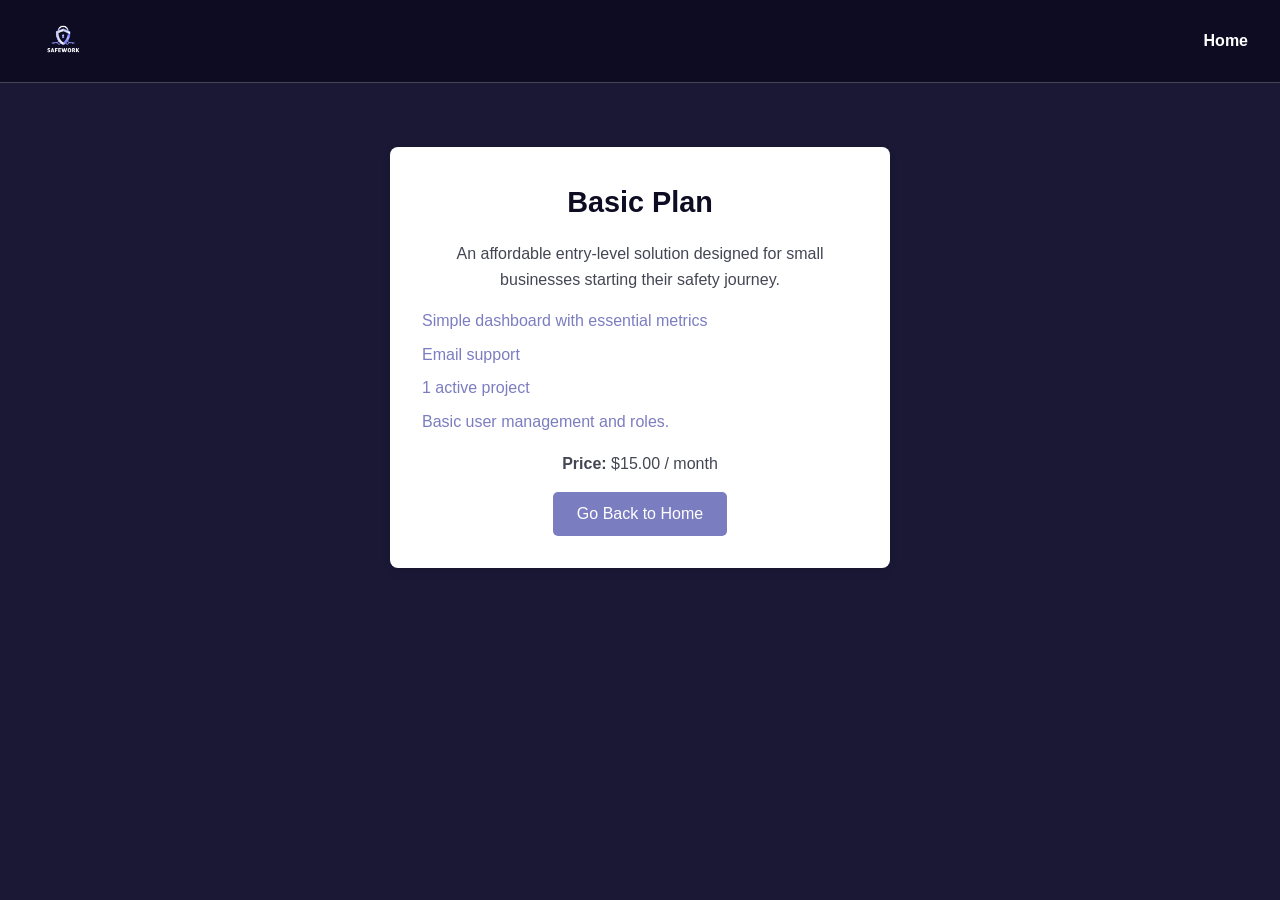
==== plan-basic.html @ 68d92707 "feat: reimplementacion de landing page" ====
<!DOCTYPE html>
<html lang="en">
<head>
  <meta charset="UTF-8" />
  <meta name="viewport" content="width=device-width, initial-scale=1" />
  <title>Basic Plan - Your Service</title>
  <link rel="stylesheet" href="styles.css" />
</head>
<body>
  <header>
    <div class="logo"><img src="assets/logo.png" alt="Logo" /></div>
    <nav>
      <ul>
        <li><a href="index.html">Home</a></li>
      </ul>
    </nav>
  </header>

  <main class="plans" style="padding-top: 4rem;">
    <div class="plan-card plan-card-basic">
      <h3>Basic Plan</h3>
      <p>An affordable entry-level solution designed for small businesses starting their safety journey.</p>
      <ul>
        <li>Simple dashboard with essential metrics</li>
        <li>Email support</li>
        <li>1 active project</li>
        <li>Basic user management and roles.</li>
      </ul>
      <p><strong>Price:</strong> $15.00 / month</p>
      <button class="plan-btn" onclick="window.location.href='index.html'">Go Back to Home</button>
    </div>
  </main>
</body>
</html>
---- styles.css ----
html {
  scroll-behavior: smooth;
}

* {
  margin: 0;
  padding: 0;
  box-sizing: border-box;
}

body {
  font-family: "Arial", sans-serif;
  background-color: #0D0C22;
  color: #fff;
  line-height: 1.6;
}


img {
  max-width: 100%;
  height: auto;
  display: block;
}

/* LOGOS */
.logo img {
  max-width: 100%;
  max-height: 100%;
}

.footer-logo img {
  width: 100px;
  margin-bottom: 0.5rem;
}

/* HEADER */
header {
  background: #1a1835;
  display: flex;
  justify-content: space-between;
  align-items: center;
  padding: 1rem 2rem;
  border-bottom: 1px solid #444654;
}

header nav ul {
  list-style: none;
  display: flex;
  gap: 1.5rem;
}

header nav a {
  text-decoration: none;
  color: #fff;
  transition: color 0.3s;
}

header nav a:hover {
  color: #7B7DC1;
}

/* LANG SWITCHER */
.lang-switcher {
  display: flex;
  align-items: center;
}

.switch {
  position: relative;
  display: inline-block;
  width: 50px;
  height: 26px;
  margin-right: 0.5rem;
}

.switch input {
  opacity: 0;
  width: 0;
  height: 0;
}

.slider {
  position: absolute;
  cursor: pointer;
  background-color: #7B7DC1;
  border-radius: 34px;
  top: 0;
  left: 0;
  right: 0;
  bottom: 0;
  transition: 0.4s;
}

.slider::before {
  position: absolute;
  content: "";
  height: 20px;
  width: 20px;
  left: 3px;
  bottom: 3px;
  background-color: #fff;
  border-radius: 50%;
  transition: 0.4s;
}

.switch input:checked + .slider::before {
  transform: translateX(24px);
}

.switch input:checked + .slider {
  background-color: #5a5ca0;
}

.lang-label {
  color: #fff;
  font-size: 0.9rem;
}

/* HERO */
.hero {
  display: flex;
  align-items: center;
  justify-content: space-between;
  padding: 4rem 2rem;
  background: url('assets/bg.png') no-repeat center center / cover;
  background-color: #1a1835;
  position: relative;
  overflow: hidden;
  min-height: 600px;
}

.hero-overlay {
  position: absolute;
  top: 0;
  left: 0;
  width: 100%;
  height: 100%;
  background: rgba(13, 12, 34, 0.7);
  z-index: 1;
}

.hero-text {
  position: relative;
  z-index: 2;
}

.hero h1 {
  font-size: 2.8rem;
  margin-bottom: 1rem;
  color: #7B7DC1;
}

.hero p {
  margin-bottom: 2rem;
  color:#fff
}

.cta-btn {
  background: #7B7DC1;
  padding: 0.8rem 1.6rem;
  border: none;
  border-radius: 10px;
  color: #fff;
  font-size: 1rem;
  cursor: pointer;
  transition: background 0.3s;
}

.cta-btn:hover {
  background: #5a5ca0;
}

.hero-img img {
  max-width: 400px;
}

/* About Section */
.about {
  padding: 80px 10%;
  text-align: center;
  background: #1a1835;
  color: #ffffff;
  box-shadow: 0 6px 30px rgba(0, 0, 0, 0.1);
}

.about-container {
  max-width: 1100px;
  margin: 0 auto;
}

.about p {
  margin: 20px auto;
  max-width: 750px;
  font-size: 1.1rem;
  color: #ffffff;
}

.mission-vision {
  display: flex;
  justify-content: center;
  gap: 30px;
  margin-top: 40px;
  flex-wrap: wrap;
  text-align: center;
}

.card {
  background: #000;
  color: #444;
  padding: 25px;
  border-radius: 12px;
  width: 280px;
  box-shadow: 0 8px 25px rgba(0, 0, 0, 0.1);
  transition: all 0.3s ease-in-out;
}

.card:hover {
  transform: translateY(-12px);
  box-shadow: 0 20px 40px rgba(0, 0, 0, 0.15);
}

.card-icon {
  font-size: 2.8rem;
  color: #5a5ca0;
  margin-bottom: 1rem;
}

.card h3 {
  margin-bottom: 10px;
  font-size: 1.5rem;
  text-align: center;
  color: #5a5ca0;
}

.card hr {
  margin: 10px 0;
  border-color: #5a5ca0;
  opacity: 0.5;
}

.cta {
  margin-top: 50px;
}

.cta a {
  color: #2A4B7C;
  text-decoration: underline;
  font-weight: bold;
}

.cta a:hover {
  color: #1a3455;
}

@media (max-width: 768px) {
  .about {
    padding: 50px 5%;
  }

  .mission-vision {
    flex-direction: column;
    gap: 30px;
  }

  .cta p {
    font-size: 1rem;
  }
}

/* Services */
.services {
  padding: 6rem 2rem;
  text-align: center;
  background: linear-gradient(145deg, #0D0C22, #1a1835);
  position: relative;
}

.services .section-title {
  font-size: 2.4rem;
  color: #ffffff;
  margin-bottom: 1rem;
  font-weight: 600;
}

.services .subtitle {
  font-size: 1.1rem;
  color: #B0B3C9;
  max-width: 600px;
  margin: 0 auto 3rem;
  line-height: 1.6;
}

.services-grid {
  display: flex;
  flex-wrap: wrap;
  justify-content: center;
  gap: 2rem;
  max-width: 1000px;
  margin: 0 auto;
}

.service-box {
  flex: 1 1 calc(33.333% - 2rem);
  max-width: calc(33.333% - 2rem);
  min-width: 280px;
  background: rgba(255, 255, 255, 0.03);
  backdrop-filter: blur(8px);
  border: 1px solid rgba(255, 255, 255, 0.08);
  border-radius: 16px;
  padding: 2.5rem 2rem;
  text-align: center;
  transition: transform 0.3s ease, box-shadow 0.3s ease, border 0.3s ease;
  box-shadow: 0 8px 20px rgba(0, 0, 0, 0.25);
  cursor: default;
  display: flex;
  flex-direction: column;
  align-items: center;
  justify-content: center;
}

/* Hover effects */
.service-box:hover {
  transform: translateY(-6px);
  box-shadow: 0 12px 28px rgba(0, 0, 0, 0.4);
  border-color: rgba(255, 255, 255, 0.15);
}

/* Style for the service image */
.service-image {
  width: 80px;
  height: 80px;
  object-fit: cover;
  border-radius: 50%;
  margin-bottom: 1.5rem;
  transition: transform 0.3s ease;
  display: block; /* Asegura que la imagen sea un bloque */
  margin-left: auto; /* Centra horizontalmente */
  margin-right: auto; /* Centra horizontalmente */
}

/* Hover effect on image */
.service-box:hover .service-image {
  transform: scale(1.1);
}

/* Service title */
.service-box h3 {
  font-size: 1.3rem;
  color: #7B7DC1;
  margin-bottom: 1rem;
}

/* Service description */
.service-box p {
  font-size: 0.95rem;
  color: #D1D3E6;
  line-height: 1.5;
}


/* PLANS */
/* Contenedor principal de los planes */
.pricing-container {
  background-color: #0D0C22;
  color: #FFFFFF;
  padding: 60px 20px;
  text-align: center;
}

/* Título de los planes */
.pricing-title {
  font-size: 36px;
  color: #7B7DC1;
  margin-bottom: 20px;
  font-weight: bold;
}

/* Subtítulo */
.pricing-subtitle {
  font-size: 18px;
  color: #E1E3EC;
  margin-bottom: 40px;
}

/* Estilo para la tabla */
.pricing-table {
  width: 100%;
  border-collapse: collapse;
  margin: 0 auto;
  background-color: #1A1835;
  border-radius: 10px;
  overflow: hidden;
}

/* Estilos de los encabezados de la tabla */
.pricing-table thead {
  background-color: #5A5CA0;
  color: #FFFFFF;
}

.pricing-table th {
  padding: 16px 24px;
  font-size: 18px;
  text-align: center;
}

.pricing-table td {
  padding: 12px 24px;
  font-size: 16px;
  text-align: center;
  border-bottom: 1px solid #444654;
}

.pricing-table tr:hover {
  background-color: #444654;
}

.pricing-table td:nth-child(2),
.pricing-table td:nth-child(3),
.pricing-table td:nth-child(4) {
  font-size: 24px;
  font-weight: bold;
}

.cta-buttons {
  margin-top: 40px;
}

.cta-button {
  background-color: #5A5CA0;
  color: #FFFFFF;
  padding: 12px 24px;
  font-size: 16px;
  font-weight: 600;
  text-decoration: none;
  border-radius: 5px;
  margin: 10px;
  display: inline-block;
  transition: background-color 0.3s, transform 0.3s ease;
}

.cta-button:hover {
  background-color: #FFFFFF;
  color: #5A5CA0;
  transform: scale(1.05);
}

.plan-detail {
  background-color: #444654;
  color: #FFFFFF;
  padding: 20px;
  margin-top: 40px;
  border-radius: 10px;
  display: none;
}

/* Mostrar detalles del plan cuando se selecciona */
.plan-detail.active {
  display: block;
}

.plan-detail ul {
  list-style-type: none;
  padding: 0;
}

.plan-detail li {
  font-size: 16px;
  margin-bottom: 10px;
}

/* Estilos generales del cuerpo */
body {
  font-family: 'Arial', sans-serif;
  background-color: #1a1835;
  color: #444654;
  margin: 0;
  padding: 0;
}

/* Encabezado */
header {
  background-color: #0d0c22;
  padding: 1rem 2rem;
  display: flex;
  justify-content: space-between;
  align-items: center;
}

header .logo img {
  height: 50px;
}

nav ul {
  list-style: none;
  margin: 0;
  padding: 0;
}

nav ul li {
  display: inline;
  margin-left: 1rem;
}

nav ul li a {
  color: #ffffff;
  text-decoration: none;
  font-weight: bold;
}

nav ul li a:hover {
  color: #7b7dc1;
}

/* Contenedor principal de los planes */
.plans {
  padding: 2rem;
  display: flex;
  justify-content: center;
  align-items: center;
  flex-direction: column;
}

/* Estilos de la tarjeta de cada plan */
.plan-card {
  color: #ffffff;
  border-radius: 8px;
  box-shadow: 0 4px 8px rgba(0, 0, 0, 0.1);
  width: 100%;
  max-width: 500px;
  padding: 2rem;
  margin-bottom: 2rem;
  text-align: center;
}

.plan-card h3 {
  color: #0d0c22;
  font-size: 2rem;
  margin-bottom: 1rem;
}

.plan-card p {
  color: #444654;
  font-size: 1.1rem;
  margin-bottom: 1rem;
}

.plan-card ul {
  list-style: none;
  padding: 0;
  margin-bottom: 1rem;
  text-align: left;
}

.plan-card ul li {
  color: #7b7dc1;
  font-size: 1rem;
  margin-bottom: 0.5rem;
}

.plan-card .plan-btn {
  background-color: #7b7dc1;
  color: #ffffff;
  border: none;
  padding: 0.8rem 1.5rem;
  font-size: 1rem;
  cursor: pointer;
  border-radius: 5px;
  transition: background-color 0.3s ease;
}

.plan-card .plan-btn:hover {
  background-color: #5a5ca0;
}

/* Estilos específicos para los diferentes planes */
/* Plan Cards Styles */
.plan-card {
  background-color: #fff;
  color: #fff;
  padding: 2rem;
  border-radius: 8px;
  box-shadow: 0 4px 8px rgba(0, 0, 0, 0.1);
  text-align: center;
  transition: transform 0.3s ease, box-shadow 0.3s ease;
}

.plan-card h3 {
  font-size: 1.8rem;
  margin-bottom: 1rem;
}

.plan-card p {
  font-size: 1rem;
}

.plan-card ul {
  list-style-type: none;
  padding: 0;
}

.plan-card ul li {
  font-size: 1rem;
  margin-bottom: 0.5rem;
}

/* Plan Buttons */
.plan-btn {
  background-color: #7b7dc1; /* Botón con fondo morado */
  color: white;
  padding: 0.8rem 1.5rem;
  border: none;
  font-size: 1rem;
  cursor: pointer;
  border-radius: 5px;
  transition: background-color 0.3s ease;
}

.plan-btn:hover {
  background-color: #5a5ca0; /* Cambio de color al hacer hover */
}

/* Hover Effects */
.plan-card:hover {
  transform: translateY(-5px);  /* Efecto de elevar al pasar el ratón */
  box-shadow: 0 8px 16px rgba(0, 0, 0, 0.2); /* Sombra más intensa */
}


/* TESTIMONIALS */
.testimonials {
  padding: 4rem 2rem;
  background: #1F2133;
  text-align: center;
}

.testimonials .section-title {
  color: #fff;
  margin-bottom: 2rem;
  font-size: 2rem;
}

.testimonial-grid {
  display: grid;
  grid-template-columns: repeat(auto-fit, minmax(280px, 1fr));
  gap: 2rem;
  max-width: 1200px;
  margin: 0 auto;
}

.testimonial-card {
  background: #1a1835;
  padding: 2rem;
  border-radius: 14px;
  text-align: left;
  box-shadow: 0 4px 12px rgba(0, 0, 0, 0.3);
  transition: transform 0.3s;
  display: flex;
  flex-direction: column;
  align-items: center;
}

.testimonial-card:hover {
  transform: translateY(-5px);
}

.testimonial-photo {
  width: 70px;
  height: 70px;
  border-radius: 50%;
  object-fit: cover;
  margin-bottom: 1.5rem;
  border: 2px solid #7B7DC1;
}

.testimonial-card p {
  color: #E1E3EC;
  font-size: 0.95rem;
  line-height: 1.6;
  margin-bottom: 1.2rem;
  text-align: justify;
}

.testimonial-card span {
  font-size: 0.9rem;
  color: #A3A6B5;
}

/* FAQ */
.faq {
  padding: 4rem 2rem;
  background: #000;
  text-align: center;
}

.faq .section-title {
  font-size: 2rem;
  color: #fff;
  margin-bottom: 2rem;
}

.faq-box {
  display: grid;
  grid-template-columns: repeat(auto-fit, minmax(300px, 1fr));
  gap: 1.5rem;
  max-width: 1000px;
  margin: 0 auto;
}

.faq-item {
  background-color: #1a1835;
  padding: 2rem;
  border-radius: 12px;
  text-align: left;
  box-shadow: 0 2px 8px rgba(0, 0, 0, 0.3);
  transition: transform 0.2s, box-shadow 0.2s;
}

.faq-item:hover {
  transform: translateY(-4px);
  box-shadow: 0 4px 12px rgba(0, 0, 0, 0.4);
}

.faq-item h4 {
  margin-bottom: 0.8rem;
  color: #7B7DC1;
  font-size: 1.1rem;
}

.faq-item p {
  font-size: 0.95rem;
  color: #E1E3EC;
  line-height: 1.5;
}

/* Benefits Section */
.benefits {
  background: #0D0C22;
  color: #fff;
  text-align: center;
  padding: 4rem 1rem;
}

.benefits-intro {
  max-width: 800px;
  margin: 1rem auto 3rem auto;
  font-size: 1.2rem;
  line-height: 1.8;
  color: #d1d1e0;
}

.benefits-list {
  display: flex;
  flex-direction: column;
  gap: 2.5rem;
}

.benefit-item {
  display: flex;
  align-items: center;
  justify-content: center;
  gap: 1.5rem;
  max-width: 700px;
  margin: 0 auto;
  text-align: left;
}

.benefit-icon {
  width: 50px;
  flex-shrink: 0;
}

.benefit-item h3 {
  color: #7B7DC1;
  margin-bottom: 0.5rem;
  font-size: 1.3rem;
}

.benefit-item p {
  color: #cfcfe6;
  line-height: 1.6;
}

/* FOOTER */
.footer {
  background: #2B2D42;
  padding: 2rem;
  color: #fff;
}

.footer-container {
  display: flex;
  flex-wrap: wrap;
  justify-content: space-between;
  gap: 2rem;
  max-width: 1200px;
  margin: 0 auto;
}

.footer-col {
  flex: 1 1 220px;
}

.footer h4 {
  margin-bottom: 0.5rem;
  color: #7B7DC1;
  font-size: 1rem;
}

.footer p {
  font-size: 0.9rem;
  margin-bottom: 0.3rem;
}

.footer-socials p {
  display: flex;
  align-items: center;
  gap: 0.5rem;
}

.footer-socials {
  display: flex;
  gap: 1rem;
  justify-content: center;
  align-items: center;
}

.footer-socials a {
  display: inline-block;
}

.social-icon {
  width: 50px;
  height: 50px;
  object-fit: contain;
  transition: transform 0.2s, opacity 0.2s;
}

.social-icon:hover {
  transform: scale(1.2);
  opacity: 0.8;
}

/* RESPONSIVE */
@media (max-width: 768px) {
  .hero {
    flex-direction: column;
    text-align: center;
  }

  .hero-text {
    max-width: 100%;
  }

  .footer-container {
    flex-direction: column;
    text-align: center;
    align-items: center;
  }

  .footer-col {
    flex: 1 1 100%;
  }
}

.videos-section {
  padding: 60px 20px;
  background: linear-gradient(135deg, #5a5ca0, #5a5ca0);
  text-align: center;
  color: #fff;
}

.videos-container {
  display: flex;
  justify-content: center;
  flex-wrap: wrap;
  gap: 40px;
  margin-top: 40px;
}

.video-box {
  width: 420px;
  max-width: 100%;
  text-align: left;
}

.video-box h3 {
  margin-bottom: 10px;
  font-size: 20px;
  font-weight: 600;
}

.video-box video {
  width: 100%;
  border-radius: 12px;
  border: 2px solid rgba(255,255,255,0.5);
}
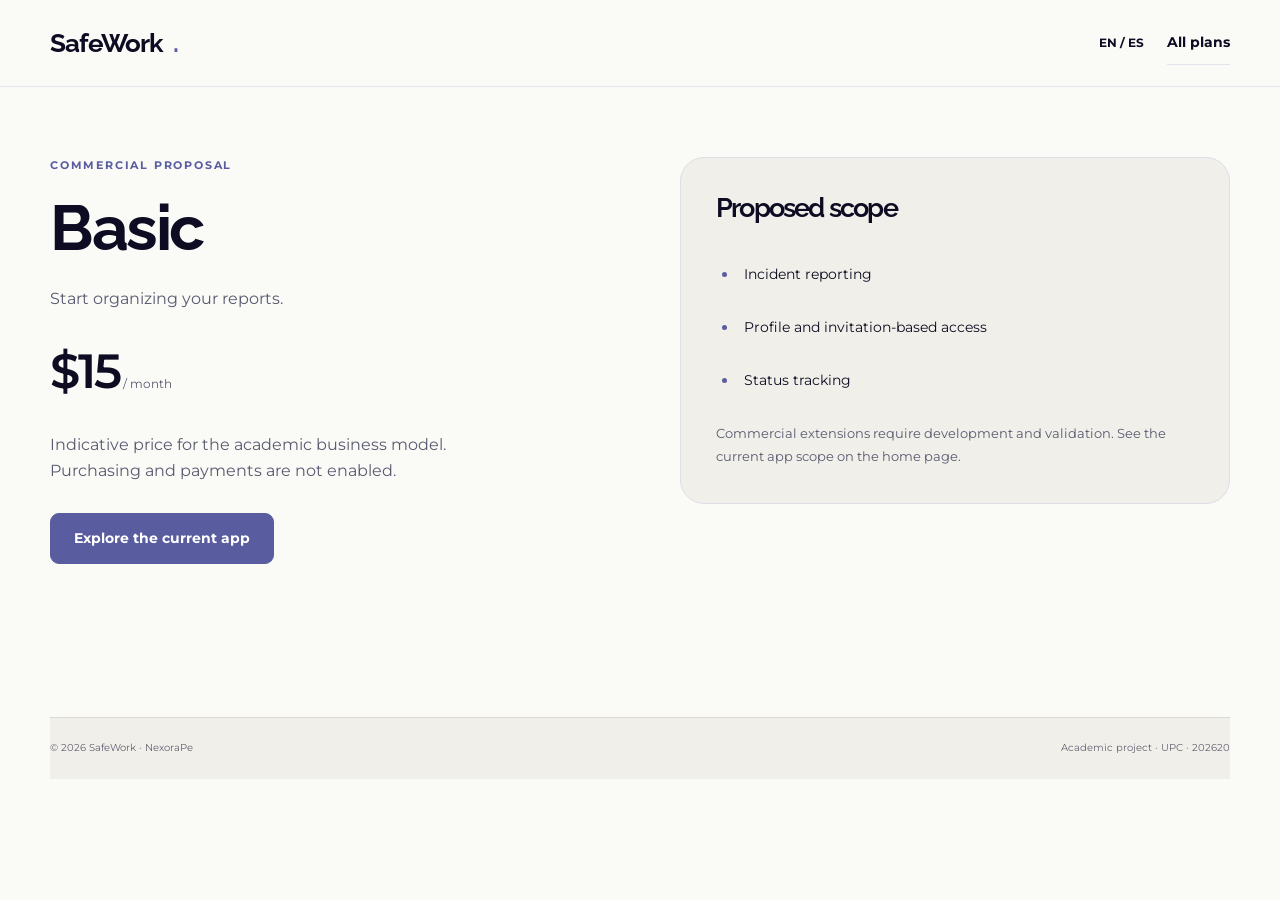
==== commit 9661457b: "feat(landing): redesign SafeWork product experience" ====
--- a/plan-basic.html
+++ b/plan-basic.html
@@ -1,34 +1,72 @@
-<!DOCTYPE html>
+<!doctype html>
 <html lang="en">
-<head>
-  <meta charset="UTF-8" />
-  <meta name="viewport" content="width=device-width, initial-scale=1" />
-  <title>Basic Plan - Your Service</title>
-  <link rel="stylesheet" href="styles.css" />
-</head>
-<body>
-  <header>
-    <div class="logo"><img src="assets/logo.png" alt="Logo" /></div>
-    <nav>
-      <ul>
-        <li><a href="index.html">Home</a></li>
-      </ul>
-    </nav>
-  </header>
-
-  <main class="plans" style="padding-top: 4rem;">
-    <div class="plan-card plan-card-basic">
-      <h3>Basic Plan</h3>
-      <p>An affordable entry-level solution designed for small businesses starting their safety journey.</p>
-      <ul>
-        <li>Simple dashboard with essential metrics</li>
-        <li>Email support</li>
-        <li>1 active project</li>
-        <li>Basic user management and roles.</li>
-      </ul>
-      <p><strong>Price:</strong> $15.00 / month</p>
-      <button class="plan-btn" onclick="window.location.href='index.html'">Go Back to Home</button>
-    </div>
-  </main>
-</body>
+  <head>
+    <meta charset="UTF-8" />
+    <meta name="viewport" content="width=device-width, initial-scale=1" />
+    <title>SafeWork — Commercial proposal</title>
+    <meta
+      name="description"
+      content="SafeWork: an Android app to report, handle and follow up on workplace incidents. A NexoraPe project."
+    />
+    <meta name="theme-color" content="#0D0C22" />
+    <link rel="icon" href="assets/brand-mark.svg" type="image/svg+xml" />
+    <link rel="stylesheet" href="styles.css" />
+    <script src="translate.js" defer></script>
+    <script src="site.js" defer></script>
+  </head>
+  <body>
+    <a class="skip" href="#main" data-i18n="t4">Skip to content</a>
+    <header class="header">
+      <div class="wrap nav-wrap">
+        <a class="brand" href="index.html"
+          >SafeWork<span class="brand-dot">.</span></a
+        >
+        <div class="nav-actions">
+          <button
+            class="language"
+            id="language"
+            type="button"
+            aria-label="Switch to Spanish"
+          >
+            EN / ES</button
+          ><a class="text-link" href="index.html#planes" data-i18n="plan.back"
+            >All plans</a
+          >
+        </div>
+      </div>
+    </header>
+    <main class="section wrap plan-page" id="main">
+      <div class="plan-page-copy">
+        <div class="eyebrow" data-i18n="t82">COMMERCIAL PROPOSAL</div>
+        <h1 data-i18n="t83">Basic</h1>
+        <p data-i18n="t84">Start organizing your reports.</p>
+        <div class="price">
+          $15<span> / <span data-i18n="t85">month</span></span>
+        </div>
+        <p data-i18n="t142">
+          Indicative price for the academic business model. Purchasing and
+          payments are not enabled.
+        </p>
+        <a class="button" href="index.html#producto" data-i18n="t148"
+          >Explore the current app</a
+        >
+      </div>
+      <aside class="install-card">
+        <h2 data-i18n="t143">Proposed scope</h2>
+        <ul>
+          <li data-i18n="t79">Incident reporting</li>
+          <li data-i18n="t80">Profile and invitation-based access</li>
+          <li data-i18n="t81">Status tracking</li>
+        </ul>
+        <p data-i18n="t147">
+          Commercial extensions require development and validation. See the
+          current app scope on the home page.
+        </p>
+      </aside>
+    </main>
+    <footer class="wrap footer-bottom">
+      <span>© 2026 SafeWork · NexoraPe</span
+      ><span data-i18n="t11">Academic project · UPC · 202620</span>
+    </footer>
+  </body>
 </html>
--- a/styles.css
+++ b/styles.css
@@ -1,897 +1,2079 @@
+:root {
+  --ink: #19192f;
+  --muted: #69697b;
+  --purple: #6056bd;
+  --purple-dark: #4a4297;
+  --lavender: #eeedff;
+  --paper: #fafaf7;
+  --line: #e5e4eb;
+  --mint: #c7eadb;
+  --radius: 24px;
+}
+* {
+  box-sizing: border-box;
+}
 html {
   scroll-behavior: smooth;
-}
-
-* {
+  scroll-padding-top: 100px;
+}
+body {
   margin: 0;
-  padding: 0;
-  box-sizing: border-box;
-}
-
-body {
-  font-family: "Arial", sans-serif;
-  background-color: #0D0C22;
+  font-family: Arial, Helvetica, sans-serif;
+  color: var(--ink);
+  background: var(--paper);
+  font-size: 16px;
+  line-height: 1.65;
+}
+a {
+  color: inherit;
+  text-decoration: none;
+}
+button {
+  font: inherit;
+  cursor: pointer;
+}
+img,
+video {
+  display: block;
+  max-width: 100%;
+}
+button,
+a,
+summary {
+  -webkit-tap-highlight-color: transparent;
+}
+button:focus-visible,
+a:focus-visible,
+summary:focus-visible {
+  outline: 3px solid #8975ef;
+  outline-offset: 5px;
+}
+::selection {
+  background: #dcd6ff;
+  color: var(--ink);
+}
+.wrap {
+  width: min(1180px, calc(100% - 80px));
+  margin: auto;
+}
+.section {
+  padding-top: 108px;
+  padding-bottom: 108px;
+}
+.eyebrow {
+  font-size: 11px;
+  letter-spacing: 1.8px;
+  font-weight: 700;
+  display: flex;
+  align-items: center;
+  gap: 10px;
+  line-height: 1.6;
+  text-transform: uppercase;
+  color: var(--purple);
+}
+h1,
+h2,
+h3,
+p {
+  margin: 0;
+}
+h1 {
+  font-size: clamp(52px, 5.5vw, 78px);
+  letter-spacing: -4px;
+  line-height: 1.03;
+  font-weight: 600;
+}
+h2 {
+  font-size: clamp(35px, 4vw, 52px);
+  letter-spacing: -2px;
+  line-height: 1.13;
+  font-weight: 600;
+}
+h2 em,
+h1 em {
+  font-family: Georgia, "Times New Roman", serif;
+  font-weight: 400;
+  color: var(--purple);
+  letter-spacing: -2.5px;
+}
+h3 {
+  line-height: 1.25;
+}
+p {
+  color: var(--muted);
+}
+.button {
+  display: inline-flex;
+  align-items: center;
+  justify-content: center;
+  gap: 30px;
+  min-height: 54px;
+  background: var(--purple);
   color: #fff;
-  line-height: 1.6;
-}
-
-
-img {
-  max-width: 100%;
+  border: 1px solid var(--purple);
+  border-radius: 9px;
+  font-size: 14px;
+  font-weight: 700;
+  padding: 13px 23px;
+  transition:
+    background 0.2s,
+    transform 0.2s;
+}
+.button:hover {
+  background: var(--purple-dark);
+  transform: translateY(-2px);
+}
+.button > span[aria-hidden] {
+  font-size: 20px;
+}
+.button.small {
+  min-height: 42px;
+  padding: 9px 17px;
+  font-size: 12px;
+  gap: 18px;
+}
+.button.outline {
+  background: transparent;
+  color: var(--ink);
+  border-color: #cbc9d9;
+}
+.button.outline:hover {
+  background: var(--lavender);
+}
+.text-link {
+  font-weight: 700;
+  font-size: 14px;
+  display: inline-flex;
+  align-items: center;
+  gap: 24px;
+  border-bottom: 1px solid var(--line);
+  padding: 10px 0;
+}
+.text-link:hover {
+  color: var(--purple);
+}
+.skip {
+  position: fixed;
+  top: 10px;
+  left: 10px;
+  padding: 10px 20px;
+  background: var(--ink);
+  color: white;
+  transform: translateY(-200%);
+  z-index: 100;
+}
+.skip:focus {
+  transform: none;
+}
+.header {
+  position: sticky;
+  top: 0;
+  z-index: 50;
+  background: #fafaf7f5;
+  border-bottom: 1px solid var(--line);
+}
+.nav-wrap {
+  display: flex;
+  align-items: center;
+  justify-content: space-between;
+  gap: 24px;
+  min-height: 86px;
+}
+.brand {
+  display: flex;
+  align-items: center;
+  gap: 10px;
+  font-weight: 700;
+  font-size: 26px;
+  letter-spacing: -1px;
+  white-space: nowrap;
+}
+.brand svg {
+  width: 27px;
+  height: 32px;
+  color: var(--purple);
+}
+.brand-dot {
+  color: var(--purple);
+}
+nav {
+  display: flex;
+  gap: 27px;
+}
+nav a {
+  font-size: 13px;
+  color: #555566;
+  font-weight: 600;
+}
+nav a:hover {
+  color: var(--purple);
+}
+.nav-actions {
+  display: flex;
+  align-items: center;
+  gap: 23px;
+}
+.language {
+  border: 0;
+  background: transparent;
+  padding: 10px 0;
+  font-size: 12px;
+  font-weight: 700;
+  color: var(--ink);
+  white-space: nowrap;
+}
+.language span {
+  color: #828193;
+}
+.menu {
+  display: none;
+  border: 0;
+  background: none;
+  width: 36px;
+  height: 40px;
+  padding: 8px;
+}
+.menu span {
+  height: 2px;
+  background: var(--ink);
+  display: block;
+  margin: 6px 0;
+}
+.hero {
+  display: grid;
+  grid-template-columns: 1.03fr 1fr;
+  align-items: center;
+  gap: 28px;
+  min-height: 750px;
+  padding-top: 58px;
+  padding-bottom: 68px;
+}
+.hero-copy {
+  position: relative;
+  z-index: 2;
+}
+.status-dot {
+  background: #8075d2;
+  border-radius: 50%;
+  width: 7px;
+  height: 7px;
+  box-shadow: 0 0 0 5px #e9e6f9;
+  margin-right: 5px;
+}
+.hero h1 {
+  margin-top: 28px;
+}
+.hero-description {
+  font-size: 17px;
+  line-height: 1.85;
+  max-width: 460px;
+  margin-top: 28px;
+}
+.hero-buttons {
+  display: flex;
+  align-items: center;
+  gap: 25px;
+  margin-top: 33px;
+}
+.hero-footnote {
+  display: flex;
+  align-items: center;
+  gap: 10px;
+  font-size: 11px;
+  color: var(--muted);
+  margin-top: 29px;
+}
+.android-mark {
+  color: var(--purple);
+  font-size: 17px;
+}
+.separator {
+  margin: 0 5px;
+  color: #aaa;
+}
+.hero-art {
+  position: relative;
+  height: 600px;
+  isolation: isolate;
+}
+.orb {
+  width: 470px;
+  height: 470px;
+  border-radius: 50%;
+  background: #e6e3fa;
+  position: absolute;
+  left: 20px;
+  top: 68px;
+  z-index: -2;
+}
+.orbit {
+  position: absolute;
+  border: 1px solid #d9d5ee;
+  border-radius: 50%;
+  z-index: -1;
+}
+.orbit-one {
+  width: 535px;
+  height: 535px;
+  left: -15px;
+  top: 34px;
+}
+.orbit-two {
+  width: 585px;
+  height: 585px;
+  left: -40px;
+  top: 9px;
+}
+.art-label {
+  position: absolute;
+  font-size: 10px;
+  letter-spacing: 2px;
+  color: #8c87b0;
+  right: 5px;
+  top: 21px;
+  writing-mode: vertical-rl;
+}
+.phone {
+  background: #252536;
+  border: 7px solid #252536;
+  border-radius: 34px;
+  padding: 1px;
+  box-shadow: 0 22px 50px #25213f30;
+  overflow: hidden;
+}
+.phone img {
+  width: 100%;
   height: auto;
+  border-radius: 24px;
+}
+.phone-front {
+  position: absolute;
+  width: 245px;
+  left: 72px;
+  top: 35px;
+  transform: rotate(-6deg);
+  z-index: 2;
+}
+.phone-back {
+  position: absolute;
+  width: 216px;
+  left: 288px;
+  top: 106px;
+  transform: rotate(8deg);
+  z-index: 1;
+}
+.floating-note {
+  position: absolute;
+  bottom: 19px;
+  left: 22px;
+  z-index: 3;
+  background: #fff;
+  border-radius: 14px;
+  border: 1px solid #e7e5ee;
+  padding: 17px 24px;
+  box-shadow: 0 12px 35px #2421380d;
+  display: flex;
+  align-items: center;
+  gap: 14px;
+}
+.note-check {
+  background: var(--mint);
+  color: #215942;
+  display: grid;
+  place-items: center;
+  width: 37px;
+  height: 37px;
+  border-radius: 50%;
+  font-size: 18px;
+}
+.floating-note strong,
+.floating-note div > span {
   display: block;
-}
-
-/* LOGOS */
-.logo img {
-  max-width: 100%;
-  max-height: 100%;
-}
-
-.footer-logo img {
-  width: 100px;
-  margin-bottom: 0.5rem;
-}
-
-/* HEADER */
-header {
-  background: #1a1835;
+  font-size: 13px;
+  line-height: 1.5;
+}
+.floating-note div > span {
+  color: var(--muted);
+}
+.proof-strip {
+  background: #f0efe9;
+  border-block: 1px solid #e6e4dc;
+}
+.proof-inner {
+  display: flex;
+  align-items: center;
+  justify-content: space-between;
+  gap: 20px;
+  padding-block: 28px;
+}
+.proof-inner > span:first-child {
+  font-size: 10px;
+  letter-spacing: 1.5px;
+  color: var(--muted);
+  max-width: 210px;
+}
+.proof-inner strong {
+  font-weight: 500;
+  font-size: 22px;
+  letter-spacing: -0.6px;
+}
+.proof-inner > span[aria-hidden] {
+  color: #9993af;
+  font-size: 22px;
+}
+.problem {
+  display: grid;
+  grid-template-columns: 1.1fr 1fr;
+  gap: 90px;
+}
+.problem h2 {
+  margin-top: 22px;
+  font-size: 44px;
+}
+.problem-copy > p {
+  font-size: 16px;
+}
+.problem-list {
+  margin-top: 24px;
+}
+.problem-list > span {
+  display: flex;
+  gap: 20px;
+  font-size: 14px;
+  padding: 13px 0;
+  border-bottom: 1px solid var(--line);
+}
+.problem-list b {
+  font-size: 11px;
+  color: var(--purple);
+  font-weight: 500;
+}
+.product {
+  background: var(--ink);
+  color: #fff;
+  overflow: hidden;
+}
+.product-grid {
+  display: grid;
+  grid-template-columns: 1fr 1fr;
+  gap: 100px;
+  align-items: center;
+}
+.product .eyebrow {
+  color: #b9b1f7;
+}
+.product h2 {
+  margin-top: 20px;
+}
+.product h2 em {
+  color: #c5bef9;
+}
+.product-copy > p {
+  color: #aaaabd;
+  margin-top: 24px;
+}
+.features {
+  margin-top: 34px;
+}
+.feature-row {
+  display: flex;
+  gap: 22px;
+  padding: 24px 0;
+  border-top: 1px solid #39394b;
+}
+.feature-row > span {
+  font-size: 11px;
+  color: #9f97e1;
+}
+.feature-row h3 {
+  font-size: 18px;
+  font-weight: 500;
+  letter-spacing: -0.3px;
+}
+.feature-row p {
+  color: #aaaabd;
+  font-size: 14px;
+  margin-top: 10px;
+  line-height: 1.7;
+}
+.text-link.light {
+  color: #d1cbfc;
+  border-color: #4c465e;
+  margin-top: 15px;
+}
+.screen-tabs {
+  display: flex;
+  justify-content: center;
+  gap: 5px;
+  position: relative;
+  z-index: 2;
+}
+.screen-tab {
+  color: #c5c5d2;
+  border: 1px solid #414150;
+  border-radius: 100px;
+  background: transparent;
+  padding: 10px 15px;
+  font-size: 12px;
+  transition: background 0.2s;
+}
+.screen-tab.selected,
+.screen-tab:hover {
+  color: var(--ink);
+  background: #ddd7ff;
+  border-color: #ddd7ff;
+}
+.product-stage {
+  position: relative;
+  display: grid;
+  place-items: center;
+  margin: 29px auto 20px;
+  min-height: 506px;
+}
+.stage-grid {
+  position: absolute;
+  inset: 0;
+  background-image:
+    linear-gradient(#ffffff06 1px, transparent 1px),
+    linear-gradient(90deg, #ffffff06 1px, transparent 1px);
+  background-size: 44px 44px;
+  mask-image: radial-gradient(ellipse, #000, transparent 73%);
+}
+.product-stage:before {
+  content: "";
+  position: absolute;
+  width: 320px;
+  height: 320px;
+  background: #423b76;
+  border-radius: 50%;
+  filter: blur(50px);
+  opacity: 0.65;
+}
+.product-phone {
+  width: 228px;
+  position: relative;
+  box-shadow: 0 30px 70px #0004;
+  border-color: #434254;
+}
+.stage-caption {
+  position: absolute;
+  right: -8px;
+  top: 50%;
+  writing-mode: vertical-rl;
+  font-size: 10px;
+  letter-spacing: 2px;
+  color: #9892b8;
+}
+.screen-caption {
+  color: #d6d2e7;
+  text-align: center;
+  font-size: 13px;
+  min-height: 24px;
+}
+.screen-disclaimer {
+  color: #9492ab;
+  text-align: center;
+  font-size: 10px;
+  max-width: 330px;
+  margin: 8px auto 0;
+  line-height: 1.8;
+}
+.section-heading {
+  display: flex;
+  align-items: flex-end;
+  justify-content: space-between;
+  gap: 65px;
+  margin-bottom: 45px;
+}
+.section-heading h2 {
+  margin-top: 20px;
+}
+.section-heading > p {
+  max-width: 370px;
+  font-size: 14px;
+}
+.flow-layout {
+  display: grid;
+  grid-template-columns: 1fr 1fr;
+  gap: 42px;
+}
+.flow-step {
+  display: flex;
+  align-items: center;
+  width: 100%;
+  text-align: left;
+  padding: 24px 18px;
+  border: 0;
+  border-bottom: 1px solid var(--line);
+  background: none;
+  color: var(--muted);
+  border-radius: 7px;
+  gap: 22px;
+}
+.flow-step.active {
+  background: var(--lavender);
+  color: var(--ink);
+  border-color: transparent;
+}
+.flow-step:hover {
+  background: #f0eff9;
+}
+.step-number {
+  font-size: 13px;
+  color: var(--purple);
+}
+.flow-step strong {
+  display: block;
+  font-size: 17px;
+  letter-spacing: -0.3px;
+  font-weight: 600;
+}
+.flow-step small {
+  display: block;
+  font-size: 9px;
+  letter-spacing: 1.5px;
+  margin-top: 7px;
+  color: #807795;
+}
+.step-arrow {
+  margin-left: auto;
+  font-size: 23px;
+  color: var(--purple);
+}
+.flow-detail {
+  background: #e8e7f5;
+  border-radius: var(--radius);
+  padding: 40px;
+  position: relative;
+  overflow: hidden;
+  display: flex;
+  align-items: flex-start;
+  flex-direction: column;
+  min-height: 392px;
+}
+.flow-watermark {
+  position: absolute;
+  right: 14px;
+  bottom: 28px;
+  font-size: 210px;
+  line-height: 1;
+  color: #d8d5ec;
+  letter-spacing: -13px;
+  font-weight: 600;
+  z-index: 0;
+}
+.flow-detail > *:not(.flow-watermark) {
+  position: relative;
+  z-index: 1;
+}
+.state-pill {
+  background: #fff;
+  color: var(--purple);
+  padding: 5px 12px;
+  border-radius: 100px;
+  font-size: 11px;
+  margin-top: 32px;
+}
+.flow-detail h3 {
+  font-size: 27px;
+  letter-spacing: -0.6px;
+  margin-top: 17px;
+}
+.flow-detail p {
+  font-size: 14px;
+  max-width: 340px;
+  margin-top: 15px;
+  color: #5f5c72;
+}
+.flow-bottom {
+  display: flex;
+  align-items: center;
+  gap: 12px;
+  padding-top: 40px;
+  margin-top: auto;
+  color: #666076;
+  line-height: 1.5;
+  font-size: 10px;
+}
+.flow-bottom svg {
+  width: 22px;
+  height: 28px;
+  color: var(--purple);
+  flex-shrink: 0;
+}
+.audience {
+  background: #f0efe9;
+}
+.role-grid {
+  display: grid;
+  grid-template-columns: repeat(3, 1fr);
+  gap: 24px;
+}
+.role-card {
+  padding: 30px;
+  background: var(--paper);
+  border: 1px solid #e3e1d7;
+  border-radius: 18px;
+}
+.role-top {
+  display: flex;
+  align-items: center;
+  justify-content: space-between;
+  margin-bottom: 50px;
+}
+.role-icon {
+  width: 43px;
+  height: 43px;
+  border-radius: 12px;
+  background: var(--lavender);
+  color: var(--purple);
+  display: grid;
+  place-items: center;
+  font-size: 25px;
+}
+.role-code {
+  font-size: 10px;
+  letter-spacing: 1.4px;
+  color: #8b8799;
+}
+.role-card h3 {
+  font-size: 22px;
+  letter-spacing: -0.7px;
+  font-weight: 500;
+  min-height: 55px;
+}
+.role-card p {
+  font-size: 14px;
+  margin-top: 19px;
+}
+.pricing-grid {
+  display: grid;
+  grid-template-columns: repeat(3, 1fr);
+  gap: 22px;
+}
+.pricing-card {
+  background: #fff;
+  border: 1px solid var(--line);
+  padding: 30px;
+  border-radius: 18px;
+  display: flex;
+  flex-direction: column;
+}
+.pricing-card.featured {
+  background: #e9e6fa;
+  border-color: #bdb6e5;
+}
+.plan-label {
+  font-size: 9px;
+  letter-spacing: 1.5px;
+  color: var(--purple);
+}
+.pricing-card h3 {
+  font-size: 27px;
+  letter-spacing: -0.9px;
+  margin-top: 16px;
+}
+.pricing-card > p {
+  font-size: 13px;
+  margin-top: 12px;
+  min-height: 44px;
+}
+.price {
+  font-size: 48px;
+  letter-spacing: -2px;
+  font-weight: 600;
+  margin-top: 23px;
+  color: var(--ink);
+  line-height: 1.5;
+}
+.price > span {
+  font-size: 12px;
+  letter-spacing: 0;
+  font-weight: 400;
+  color: var(--muted);
+}
+.pricing-card ul {
+  list-style: none;
+  padding: 22px 0;
+  margin: 15px 0 24px;
+  border-top: 1px solid #dcd9e6;
+  flex: 1;
+}
+.pricing-card li {
+  display: flex;
+  align-items: start;
+  gap: 10px;
+  font-size: 12px;
+  margin-top: 11px;
+  line-height: 1.7;
+}
+.pricing-card li > span[aria-hidden] {
+  color: var(--purple);
+}
+.pricing-card .button {
+  font-size: 12px;
+  justify-content: space-between;
+  gap: 12px;
+}
+.team {
+  background: #232237;
+  color: white;
+}
+.team-layout {
+  display: grid;
+  grid-template-columns: 1fr 1fr;
+  gap: 95px;
+  align-items: start;
+}
+.team .eyebrow {
+  color: #b9b1f7;
+}
+.team h2 {
+  margin-top: 22px;
+}
+.team h2 em {
+  color: #c6bef5;
+}
+.team-layout > div > p {
+  color: #b3b0c7;
+  font-size: 14px;
+  margin-top: 25px;
+}
+.team-members {
+  margin-top: 30px;
+  border-top: 1px solid #434151;
+}
+.team-member {
+  display: flex;
+  align-items: center;
+  gap: 17px;
+  padding: 18px 0;
+  border-bottom: 1px solid #434151;
+}
+.team-member > span {
+  background: #39364e;
+  width: 40px;
+  height: 40px;
+  border-radius: 50%;
+  display: grid;
+  place-items: center;
+  color: #c9c0ed;
+  font-size: 10px;
+}
+.team-member h3 {
+  font-size: 15px;
+  font-weight: 500;
+}
+.team-member p {
+  font-size: 11px;
+  color: #a8a3bf;
+  margin-top: 3px;
+}
+.team-media {
+  margin-top: 7px;
+}
+.media-kicker {
+  font-size: 10px;
+  letter-spacing: 1.7px;
+  color: #b1a9d6;
+}
+.team-media video {
+  width: 100%;
+  aspect-ratio: 16/9;
+  object-fit: cover;
+  border-radius: 15px;
+  margin-top: 20px;
+  background: #19182b;
+  border: 1px solid #47415c;
+}
+.team-media h3 {
+  font-size: 20px;
+  margin-top: 20px;
+}
+.team-media > p {
+  color: #a7a2ba;
+  font-size: 12px;
+  margin-top: 10px;
+}
+.video-pending {
+  display: flex;
+  align-items: center;
+  gap: 16px;
+  border: 1px solid #4e4862;
+  border-radius: 12px;
+  padding: 18px 20px;
+  margin-top: 25px;
+}
+.video-pending > span {
+  color: #b8b0df;
+  font-size: 27px;
+}
+.video-pending strong {
+  font-size: 12px;
+  font-weight: 500;
+}
+.video-pending p {
+  font-size: 11px;
+  color: #a7a2ba;
+}
+.faq {
+  display: grid;
+  grid-template-columns: 0.7fr 1.3fr;
+  gap: 100px;
+}
+.faq h2 {
+  margin-top: 20px;
+}
+.faq-list details {
+  border-bottom: 1px solid var(--line);
+}
+.faq-list summary {
+  padding: 23px 0;
+  cursor: pointer;
   display: flex;
   justify-content: space-between;
   align-items: center;
-  padding: 1rem 2rem;
-  border-bottom: 1px solid #444654;
-}
-
-header nav ul {
+  gap: 22px;
+  font-weight: 500;
+  font-size: 16px;
   list-style: none;
-  display: flex;
-  gap: 1.5rem;
-}
-
-header nav a {
-  text-decoration: none;
-  color: #fff;
-  transition: color 0.3s;
-}
-
-header nav a:hover {
-  color: #7B7DC1;
-}
-
-/* LANG SWITCHER */
-.lang-switcher {
-  display: flex;
-  align-items: center;
-}
-
-.switch {
-  position: relative;
-  display: inline-block;
-  width: 50px;
-  height: 26px;
-  margin-right: 0.5rem;
-}
-
-.switch input {
-  opacity: 0;
-  width: 0;
-  height: 0;
-}
-
-.slider {
-  position: absolute;
-  cursor: pointer;
-  background-color: #7B7DC1;
-  border-radius: 34px;
-  top: 0;
-  left: 0;
-  right: 0;
-  bottom: 0;
-  transition: 0.4s;
-}
-
-.slider::before {
-  position: absolute;
-  content: "";
-  height: 20px;
-  width: 20px;
-  left: 3px;
-  bottom: 3px;
-  background-color: #fff;
-  border-radius: 50%;
-  transition: 0.4s;
-}
-
-.switch input:checked + .slider::before {
-  transform: translateX(24px);
-}
-
-.switch input:checked + .slider {
-  background-color: #5a5ca0;
-}
-
-.lang-label {
-  color: #fff;
-  font-size: 0.9rem;
-}
-
-/* HERO */
-.hero {
-  display: flex;
-  align-items: center;
-  justify-content: space-between;
-  padding: 4rem 2rem;
-  background: url('assets/bg.png') no-repeat center center / cover;
-  background-color: #1a1835;
+  line-height: 1.5;
+}
+.faq-list summary::-webkit-details-marker {
+  display: none;
+}
+.plus {
+  font-size: 24px;
+  color: var(--purple);
+  transition: transform 0.2s;
+}
+.faq-list details[open] .plus {
+  transform: rotate(45deg);
+}
+.faq-list details p {
+  font-size: 14px;
+  padding: 0 38px 24px 0;
+}
+.end-wrap {
+  padding-bottom: 100px;
+}
+.end-cta {
+  background: var(--lavender);
+  border-radius: var(--radius);
+  padding: 65px 65px 60px;
   position: relative;
   overflow: hidden;
-  min-height: 600px;
+}
+.end-cta h2 {
+  margin-top: 22px;
+  max-width: 670px;
+  position: relative;
+  z-index: 1;
+}
+.end-cta > p {
+  margin-top: 20px;
+  font-size: 15px;
+}
+.end-cta > div:last-of-type {
+  display: flex;
+  gap: 15px;
+  margin-top: 30px;
+  position: relative;
+  z-index: 1;
+  flex-wrap: wrap;
+}
+.cta-decoration {
+  position: absolute;
+  right: 30px;
+  top: 40px;
+  transform: rotate(12deg);
+  color: #d5d1ef;
+}
+.cta-decoration svg {
+  width: 230px;
+  height: 270px;
+}
+footer {
+  background: #f0efe9;
+  padding-top: 48px;
+}
+.footer-top {
+  display: flex;
+  justify-content: space-between;
+  gap: 40px;
+  align-items: center;
+  padding-bottom: 40px;
+}
+.footer-top p {
+  font-size: 12px;
+  margin-top: 14px;
+}
+.footer-links {
+  display: flex;
+  gap: 27px;
+  font-size: 12px;
+}
+.footer-links a:hover {
+  text-decoration: underline;
+}
+.footer-bottom {
+  border-top: 1px solid #dcdad2;
+  padding-block: 22px;
+  display: flex;
+  justify-content: space-between;
+  gap: 25px;
+  font-size: 10px;
+  color: #777;
+}
+.plan-page {
+  padding-block: 70px 110px;
+  min-height: 75vh;
+}
+.plan-page-grid {
+  display: grid;
+  grid-template-columns: 1fr 1fr;
+  gap: 70px;
+  margin-top: 50px;
+}
+.plan-page h1 {
+  margin-top: 20px;
+}
+.proposal-note {
+  font-size: 13px;
+  max-width: 400px;
+  margin-top: 15px;
+}
+.plan-scope {
+  padding: 35px;
+  background: var(--lavender);
+  border-radius: 20px;
+}
+.plan-scope h2 {
+  font-size: 28px;
+  letter-spacing: -1px;
+}
+.plan-scope ul {
+  padding-left: 20px;
+  margin-block: 30px;
+  font-size: 15px;
+}
+.plan-scope li {
+  padding-block: 7px;
+}
+.plan-scope p {
+  font-size: 13px;
+}
+.plan-scope .button {
+  margin-top: 30px;
+}
+@media (min-width: 1500px) {
+  .hero {
+    min-height: 780px;
+  }
+  .hero-art {
+    height: 620px;
+  }
+}
+@media (max-width: 1100px) {
+  .wrap {
+    width: calc(100% - 60px);
+  }
+  .nav-cta {
+    display: none;
+  }
+  nav {
+    gap: 20px;
+  }
+  .hero {
+    min-height: 660px;
+    gap: 10px;
+  }
+  .hero-art {
+    height: 520px;
+    transform: scale(0.86);
+    transform-origin: center;
+  }
+  .hero h1 {
+    font-size: 62px;
+  }
+  .hero-description {
+    font-size: 15px;
+  }
+  .hero-buttons {
+    gap: 20px;
+  }
+  .orb {
+    left: -10px;
+  }
+  .phone-front {
+    left: 35px;
+  }
+  .phone-back {
+    left: 245px;
+  }
+  .orbit-one {
+    left: -45px;
+  }
+  .orbit-two {
+    left: -70px;
+  }
+  .hero .eyebrow {
+    font-size: 10px;
+    letter-spacing: 1.2px;
+  }
+  .product-grid,
+  .team-layout {
+    gap: 55px;
+  }
+  .problem {
+    gap: 50px;
+  }
+  .problem h2 {
+    font-size: 38px;
+  }
+  .section {
+    padding-block: 85px;
+  }
+  .pricing-card {
+    padding: 25px;
+  }
+  .role-card {
+    padding: 25px;
+  }
+  .faq {
+    gap: 55px;
+  }
+  .proof-inner strong {
+    font-size: 19px;
+  }
+}
+@media (max-width: 800px) {
+  .wrap {
+    width: calc(100% - 40px);
+  }
+  .nav-wrap {
+    min-height: 73px;
+    gap: 15px;
+  }
+  .brand {
+    font-size: 24px;
+  }
+  .nav-actions {
+    gap: 15px;
+  }
+  .js .menu {
+    display: block;
+  }
+  .js nav {
+    display: none;
+  }
+  .js nav.open {
+    display: flex;
+    position: absolute;
+    top: 73px;
+    left: 0;
+    right: 0;
+    background: var(--paper);
+    border-bottom: 1px solid var(--line);
+    padding: 25px;
+    flex-direction: column;
+    gap: 22px;
+  }
+  .hero {
+    grid-template-columns: 1fr;
+    min-height: auto;
+    padding-top: 48px;
+    padding-bottom: 38px;
+    overflow: hidden;
+  }
+  .hero h1 {
+    font-size: 66px;
+    letter-spacing: -3.7px;
+  }
+  .hero-description {
+    max-width: 550px;
+    font-size: 16px;
+  }
+  .hero-art {
+    height: 565px;
+    max-width: 520px;
+    width: 100%;
+    margin: 26px auto 0;
+    transform: scale(0.95);
+    transform-origin: center top;
+  }
+  .phone-front {
+    left: 55px;
+  }
+  .phone-back {
+    left: 270px;
+  }
+  .orb {
+    left: 5px;
+  }
+  .orbit-one {
+    left: -26px;
+  }
+  .orbit-two {
+    left: -50px;
+  }
+  .proof-inner {
+    flex-wrap: wrap;
+    gap: 12px;
+    justify-content: center;
+    padding-block: 23px;
+  }
+  .proof-inner > span:first-child {
+    width: 100%;
+    max-width: none;
+    text-align: center;
+    margin-bottom: 5px;
+  }
+  .proof-inner strong {
+    font-size: 17px;
+  }
+  .proof-inner > span[aria-hidden] {
+    font-size: 18px;
+  }
+  .problem,
+  .product-grid,
+  .team-layout,
+  .faq {
+    grid-template-columns: 1fr;
+    gap: 35px;
+  }
+  .section {
+    padding-block: 65px;
+  }
+  .problem h2 {
+    font-size: 40px;
+  }
+  .product-copy {
+    order: -1;
+  }
+  .product-visual {
+    max-width: 430px;
+    width: 100%;
+    margin: 12px auto 0;
+  }
+  .product-grid {
+    gap: 28px;
+  }
+  .product-stage {
+    min-height: 500px;
+  }
+  .section-heading {
+    display: block;
+    margin-bottom: 32px;
+  }
+  .section-heading > p {
+    margin-top: 22px;
+    max-width: 550px;
+  }
+  .flow-layout {
+    gap: 22px;
+  }
+  .flow-detail {
+    padding: 27px;
+    min-height: 390px;
+  }
+  .flow-step {
+    padding: 23px 12px;
+    gap: 12px;
+  }
+  .flow-step strong {
+    font-size: 15px;
+  }
+  .step-arrow {
+    display: none;
+  }
+  .flow-detail h3 {
+    font-size: 23px;
+  }
+  .flow-detail p {
+    font-size: 13px;
+  }
+  .flow-bottom {
+    padding-top: 25px;
+  }
+  .role-grid,
+  .pricing-grid {
+    gap: 15px;
+  }
+  .role-card,
+  .pricing-card {
+    padding: 20px;
+  }
+  .role-card h3 {
+    font-size: 19px;
+  }
+  .role-card p {
+    font-size: 12px;
+  }
+  .role-top {
+    margin-bottom: 30px;
+  }
+  .role-code {
+    font-size: 8px;
+  }
+  .role-icon {
+    width: 32px;
+    height: 32px;
+    font-size: 21px;
+  }
+  .pricing-card h3 {
+    font-size: 22px;
+  }
+  .pricing-card > p {
+    font-size: 12px;
+    min-height: 70px;
+  }
+  .price {
+    font-size: 39px;
+  }
+  .pricing-card .button {
+    padding: 12px;
+    font-size: 11px;
+  }
+  .pricing-card li {
+    font-size: 11px;
+  }
+  .plan-label {
+    font-size: 8px;
+    letter-spacing: 1px;
+  }
+  .team-media {
+    max-width: 600px;
+  }
+  .faq {
+    gap: 25px;
+  }
+  .end-wrap {
+    padding-bottom: 65px;
+  }
+  .end-cta {
+    padding: 45px 35px;
+  }
+  .cta-decoration {
+    right: -85px;
+    top: 85px;
+    opacity: 0.6;
+  }
+  .end-cta > p {
+    max-width: 400px;
+    position: relative;
+  }
+  .footer-bottom {
+    flex-wrap: wrap;
+  }
+  .plan-page-grid {
+    gap: 30px;
+  }
+  .plan-page h1 {
+    font-size: 60px;
+  }
+}
+@media (max-width: 560px) {
+  .wrap {
+    width: calc(100% - 36px);
+  }
+  .hero h1 {
+    font-size: 54px;
+    letter-spacing: -3px;
+  }
+  .hero .eyebrow {
+    font-size: 9px;
+    letter-spacing: 1px;
+  }
+  .hero h1 em {
+    letter-spacing: -2px;
+  }
+  .hero-description {
+    font-size: 15px;
+    margin-top: 24px;
+  }
+  .hero-buttons {
+    gap: 20px;
+    flex-wrap: wrap;
+    margin-top: 27px;
+  }
+  .hero-buttons .button {
+    padding: 13px 17px;
+    gap: 20px;
+    font-size: 13px;
+  }
+  .hero-buttons .text-link {
+    font-size: 13px;
+    gap: 14px;
+  }
+  .hero-art {
+    height: 466px;
+    transform: none;
+    max-width: 380px;
+    margin-top: 35px;
+  }
+  .phone-front {
+    width: 192px;
+    left: 12px;
+    top: 10px;
+    border-width: 6px;
+    border-radius: 27px;
+  }
+  .phone-back {
+    width: 166px;
+    left: 185px;
+    top: 66px;
+    border-width: 6px;
+    border-radius: 25px;
+  }
+  .phone-front img,
+  .phone-back img {
+    border-radius: 19px;
+  }
+  .orb {
+    width: 340px;
+    height: 340px;
+    left: 0;
+    top: 30px;
+  }
+  .orbit-one {
+    width: 380px;
+    height: 380px;
+    left: -20px;
+    top: 10px;
+  }
+  .orbit-two {
+    display: none;
+  }
+  .art-label {
+    font-size: 8px;
+    top: 0;
+    right: 0;
+  }
+  .floating-note {
+    left: 0;
+    bottom: 0;
+    padding: 13px 18px;
+    gap: 11px;
+  }
+  .floating-note strong,
+  .floating-note div > span {
+    font-size: 11px;
+  }
+  .note-check {
+    width: 31px;
+    height: 31px;
+    font-size: 16px;
+  }
+  .hero-footnote {
+    font-size: 10px;
+  }
+  .proof-inner strong {
+    font-size: 14px;
+  }
+  .proof-inner {
+    gap: 15px;
+  }
+  .proof-inner > span:first-child {
+    font-size: 9px;
+  }
+  .section {
+    padding-block: 58px;
+  }
+  .eyebrow {
+    font-size: 9px;
+    letter-spacing: 1.5px;
+  }
+  h2,
+  .problem h2 {
+    font-size: 36px;
+    letter-spacing: -1.6px;
+  }
+  h2 em {
+    letter-spacing: -1.5px;
+  }
+  .problem-copy > p {
+    font-size: 14px;
+  }
+  .problem-list > span {
+    font-size: 12px;
+  }
+  .product-copy > p {
+    font-size: 14px;
+  }
+  .feature-row {
+    padding: 20px 0;
+  }
+  .feature-row h3 {
+    font-size: 17px;
+  }
+  .feature-row p {
+    font-size: 13px;
+  }
+  .screen-tabs {
+    gap: 5px;
+  }
+  .screen-tab {
+    font-size: 11px;
+    padding: 10px 12px;
+  }
+  .product-stage {
+    min-height: 490px;
+  }
+  .product-phone {
+    width: 215px;
+  }
+  .stage-caption {
+    right: 0;
+    font-size: 8px;
+  }
+  .flow-layout {
+    grid-template-columns: 1fr;
+  }
+  .flow-step {
+    padding: 18px 15px;
+  }
+  .flow-step strong {
+    font-size: 16px;
+  }
+  .step-arrow {
+    display: block;
+  }
+  .flow-detail {
+    min-height: 330px;
+    padding: 28px;
+  }
+  .flow-detail h3 {
+    font-size: 25px;
+  }
+  .flow-watermark {
+    font-size: 185px;
+    bottom: 20px;
+  }
+  .role-grid,
+  .pricing-grid {
+    grid-template-columns: 1fr;
+  }
+  .role-card,
+  .pricing-card {
+    padding: 28px;
+  }
+  .role-top {
+    margin-bottom: 28px;
+  }
+  .role-card h3 {
+    min-height: 0;
+    font-size: 23px;
+  }
+  .role-card p {
+    font-size: 14px;
+    margin-top: 14px;
+  }
+  .role-icon {
+    width: 40px;
+    height: 40px;
+  }
+  .role-code {
+    font-size: 10px;
+  }
+  .pricing-card h3 {
+    font-size: 28px;
+  }
+  .pricing-card > p {
+    min-height: 0;
+    font-size: 14px;
+  }
+  .price {
+    font-size: 47px;
+  }
+  .pricing-card li {
+    font-size: 13px;
+  }
+  .pricing-card .button {
+    font-size: 13px;
+    padding: 13px 20px;
+  }
+  .plan-label {
+    font-size: 9px;
+  }
+  .team-layout > div > p {
+    font-size: 14px;
+  }
+  .faq-list summary {
+    font-size: 14px;
+    padding-block: 20px;
+  }
+  .faq-list details p {
+    font-size: 13px;
+  }
+  .end-cta {
+    padding: 35px 25px;
+  }
+  .end-cta h2 {
+    font-size: 34px;
+    letter-spacing: -1.7px;
+  }
+  .end-cta > p {
+    font-size: 13px;
+    max-width: 235px;
+  }
+  .end-cta > div:last-of-type {
+    flex-direction: column;
+    align-items: flex-start;
+    gap: 12px;
+  }
+  .end-cta .button {
+    font-size: 12px;
+    min-height: 48px;
+    padding-inline: 18px;
+  }
+  .cta-decoration {
+    right: -130px;
+    top: 60px;
+    opacity: 0.65;
+  }
+  .footer-top {
+    align-items: flex-start;
+    flex-direction: column;
+    gap: 27px;
+    padding-bottom: 30px;
+  }
+  .footer-links {
+    gap: 25px;
+    font-size: 11px;
+  }
+  .footer-bottom {
+    gap: 12px;
+    font-size: 9px;
+  }
+  .footer-bottom > span:nth-child(2) {
+    width: 100%;
+    order: 3;
+  }
+  .plan-page {
+    padding-block: 45px 65px;
+  }
+  .plan-page-grid {
+    grid-template-columns: 1fr;
+    margin-top: 35px;
+  }
+  .plan-page h1 {
+    font-size: 54px;
+  }
+  .plan-scope {
+    padding: 27px;
+  }
+  .plan-scope h2 {
+    font-size: 27px;
+  }
+  .header nav {
+    font-size: 11px;
+  }
+  html:not(.js) .nav-wrap {
+    flex-wrap: wrap;
+    padding-block: 14px;
+  }
+  html:not(.js) nav {
+    width: 100%;
+    order: 3;
+    flex-wrap: wrap;
+    gap: 15px;
+  }
+}
+@media (prefers-reduced-motion: reduce) {
+  html {
+    scroll-behavior: auto;
+  }
+  *,
+  *:before,
+  *:after {
+    transition: none !important;
+    animation: none !important;
+  }
 }
 
-.hero-overlay {
-  position: absolute;
+.preview-dialog {
+  border: 1px solid #e5e4eb;
+  border-radius: 22px;
+  padding: 45px;
+  width: min(950px, calc(100% - 30px));
+  max-height: 90vh;
+  color: var(--ink);
+  background: var(--paper);
+}
+.preview-dialog::backdrop {
+  background: #15152cbb;
+}
+.preview-dialog .plan-page-grid {
+  margin-top: 0;
+}
+.preview-dialog .preview-close {
+  position: sticky;
   top: 0;
-  left: 0;
-  width: 100%;
-  height: 100%;
-  background: rgba(13, 12, 34, 0.7);
-  z-index: 1;
+  float: right;
+  border: 0;
+  background: var(--lavender);
+  color: var(--ink);
+  border-radius: 50%;
+  width: 36px;
+  height: 36px;
+  font-size: 24px;
+  z-index: 2;
+}
+@media (max-width: 560px) {
+  .preview-dialog {
+    padding: 25px;
+  }
 }
 
-.hero-text {
-  position: relative;
-  z-index: 2;
-}
-
+/* SafeWork identity and accessible adaptations of the supplied reference. */
+.flow-watermark { color: #817B98; }
+@font-face {
+  font-family: Montserrat;
+  src: url("assets/fonts/montserrat-variable.ttf") format("truetype");
+  font-weight: 100 900;
+  font-display: swap;
+}
+@font-face {
+  font-family: Raleway;
+  src: url("assets/fonts/raleway-variable.ttf") format("truetype");
+  font-weight: 100 900;
+  font-display: swap;
+}
+:root {
+  --ink: #0d0c22;
+  --muted: #595a70;
+  --purple: #5a5ca0;
+  --purple-dark: #45477f;
+  --brand: #7b7dc1;
+  --lavender: #eeedff;
+  --paper: #fafaf7;
+}
+body {
+  font-family: Montserrat, Arial, sans-serif;
+}
+h1,
+h2,
+h3,
+.brand {
+  font-family: Raleway, Arial, sans-serif;
+}
+h1 {
+  font-weight: 700;
+  font-size: clamp(50px, 5vw, 72px);
+  letter-spacing: -2.5px;
+}
+h2 {
+  font-weight: 650;
+  letter-spacing: -1.8px;
+}
+h1 em,
+h2 em {
+  font-family: Georgia, serif;
+}
+.wrap {
+  max-width: 1180px;
+}
 .hero h1 {
-  font-size: 2.8rem;
-  margin-bottom: 1rem;
-  color: #7B7DC1;
-}
-
-.hero p {
-  margin-bottom: 2rem;
-  color:#fff
-}
-
-.cta-btn {
-  background: #7B7DC1;
-  padding: 0.8rem 1.6rem;
-  border: none;
-  border-radius: 10px;
-  color: #fff;
-  font-size: 1rem;
-  cursor: pointer;
-  transition: background 0.3s;
-}
-
-.cta-btn:hover {
-  background: #5a5ca0;
-}
-
-.hero-img img {
-  max-width: 400px;
-}
-
-/* About Section */
-.about {
-  padding: 80px 10%;
-  text-align: center;
-  background: #1a1835;
-  color: #ffffff;
-  box-shadow: 0 6px 30px rgba(0, 0, 0, 0.1);
-}
-
-.about-container {
-  max-width: 1100px;
-  margin: 0 auto;
-}
-
-.about p {
-  margin: 20px auto;
-  max-width: 750px;
-  font-size: 1.1rem;
-  color: #ffffff;
-}
-
-.mission-vision {
-  display: flex;
-  justify-content: center;
-  gap: 30px;
-  margin-top: 40px;
+  font-size: clamp(50px, 5vw, 72px);
+}
+.hero-art {
+  min-width: 0;
+}
+.hero-art img {
+  aspect-ratio: 987/2048;
+  object-fit: cover;
+}
+.hero-description {
+  font-size: 16px;
+}
+.art-label {
+  color: #686475;
+}
+.role-code {
+  color: #686475;
+}
+.role-icon img {
+  width: 28px;
+  height: 28px;
+  object-fit: contain;
+}
+.product,
+.team {
+  background: var(--ink);
+}
+.current-badge {
+  font-size: 9px;
+  border: 1px solid #7b7dc1;
+  padding: 5px 7px;
+  border-radius: 5px;
+  letter-spacing: 0.7px;
+  color: #dad8ff;
+}
+.hero-buttons .button {
+  gap: 15px;
+}
+.button {
+  min-height: 48px;
+}
+.language,
+.menu {
+  min-height: 44px;
+  min-width: 44px;
+}
+.download {
+  display: grid;
+  grid-template-columns: 1fr 1fr;
+  gap: 65px;
+  align-items: center;
+  scroll-margin-top: 95px;
+}
+.download h2 {
+  margin-top: 20px;
+}
+.download-copy > p {
+  margin-top: 22px;
+  max-width: 480px;
+  font-size: 14px;
+}
+.download-badges {
+  display: flex;
   flex-wrap: wrap;
-  text-align: center;
-}
-
-.card {
-  background: #000;
-  color: #444;
-  padding: 25px;
+  gap: 9px;
+  margin-block: 26px;
+}
+.download-badges > span {
+  border: 1px solid #cecbde;
+  border-radius: 40px;
+  padding: 6px 12px;
+  font-size: 11px;
+  font-weight: 600;
+  color: #52536d;
+}
+.download-button:disabled {
+  background: #e3e2ed;
+  color: #55536b;
+  border-color: #cfcdde;
+  cursor: default;
+  transform: none;
+}
+.download-copy > .download-status {
+  font-size: 12px;
+  margin-top: 15px;
+  color: #595a70;
+}
+.install-card {
+  background: #f0efe9;
+  border: 1px solid #dfdde8;
+  border-radius: 24px;
+  padding: 35px;
+}
+.install-card ol {
+  padding-left: 23px;
+  margin: 20px 0 0;
+}
+.install-card li {
+  padding: 11px 0 14px 6px;
+}
+.install-card li::marker {
+  color: var(--purple);
+  font-weight: 700;
+}
+.install-card strong {
+  font-size: 15px;
+}
+.install-card p {
+  font-size: 13px;
+  line-height: 1.8;
+  margin-top: 8px;
+}
+.footer-bottom {
+  color: #676274;
+}
+.footer-top {
+  gap: 35px;
+}
+.footer-brand > svg {
+  display: none;
+}
+.original-logo {
+  width: 90px;
+  height: 68px;
+  object-fit: contain;
+  background: #0d0c22;
   border-radius: 12px;
-  width: 280px;
-  box-shadow: 0 8px 25px rgba(0, 0, 0, 0.1);
-  transition: all 0.3s ease-in-out;
-}
-
-.card:hover {
-  transform: translateY(-12px);
-  box-shadow: 0 20px 40px rgba(0, 0, 0, 0.15);
-}
-
-.card-icon {
-  font-size: 2.8rem;
-  color: #5a5ca0;
-  margin-bottom: 1rem;
-}
-
-.card h3 {
-  margin-bottom: 10px;
-  font-size: 1.5rem;
-  text-align: center;
-  color: #5a5ca0;
-}
-
-.card hr {
-  margin: 10px 0;
-  border-color: #5a5ca0;
-  opacity: 0.5;
-}
-
-.cta {
-  margin-top: 50px;
-}
-
-.cta a {
-  color: #2A4B7C;
-  text-decoration: underline;
-  font-weight: bold;
-}
-
-.cta a:hover {
-  color: #1a3455;
-}
-
-@media (max-width: 768px) {
-  .about {
-    padding: 50px 5%;
-  }
-
-  .mission-vision {
+}
+.plan-page {
+  display: grid;
+  grid-template-columns: 1fr 1fr;
+  gap: 80px;
+  align-items: start;
+  min-height: 70vh;
+}
+.plan-page h1 {
+  margin-top: 20px;
+}
+.plan-page-copy > p {
+  margin-top: 25px;
+  max-width: 490px;
+}
+.plan-page-copy .button {
+  margin-top: 28px;
+}
+.plan-page aside h2 {
+  font-size: 27px;
+  margin-bottom: 25px;
+}
+.plan-page aside ul {
+  padding-left: 22px;
+  font-size: 14px;
+  line-height: 2;
+}
+.screen-tabs button {
+  min-height: 44px;
+}
+.flow-step small {
+  color: #656074;
+}
+.pricing-card .button {
+  min-height: 48px;
+}
+@media (max-width: 900px) {
+  .js .menu {
+    display: block;
+  }
+  .js nav {
+    display: none;
+  }
+  .js nav.open {
+    display: flex;
+    position: absolute;
+    top: 100%;
+    left: 0;
+    right: 0;
+    background: var(--paper);
+    border-bottom: 1px solid var(--line);
+    padding: 25px;
     flex-direction: column;
+    gap: 20px;
+  }
+  .nav-cta {
+    display: none;
+  }
+  .download {
+    grid-template-columns: 1fr;
     gap: 30px;
   }
-
-  .cta p {
-    font-size: 1rem;
-  }
-}
-
-/* Services */
-.services {
-  padding: 6rem 2rem;
-  text-align: center;
-  background: linear-gradient(145deg, #0D0C22, #1a1835);
-  position: relative;
-}
-
-.services .section-title {
-  font-size: 2.4rem;
-  color: #ffffff;
-  margin-bottom: 1rem;
-  font-weight: 600;
-}
-
-.services .subtitle {
-  font-size: 1.1rem;
-  color: #B0B3C9;
-  max-width: 600px;
-  margin: 0 auto 3rem;
-  line-height: 1.6;
-}
-
-.services-grid {
-  display: flex;
-  flex-wrap: wrap;
-  justify-content: center;
-  gap: 2rem;
-  max-width: 1000px;
-  margin: 0 auto;
-}
-
-.service-box {
-  flex: 1 1 calc(33.333% - 2rem);
-  max-width: calc(33.333% - 2rem);
-  min-width: 280px;
-  background: rgba(255, 255, 255, 0.03);
-  backdrop-filter: blur(8px);
-  border: 1px solid rgba(255, 255, 255, 0.08);
-  border-radius: 16px;
-  padding: 2.5rem 2rem;
-  text-align: center;
-  transition: transform 0.3s ease, box-shadow 0.3s ease, border 0.3s ease;
-  box-shadow: 0 8px 20px rgba(0, 0, 0, 0.25);
-  cursor: default;
-  display: flex;
-  flex-direction: column;
-  align-items: center;
-  justify-content: center;
-}
-
-/* Hover effects */
-.service-box:hover {
-  transform: translateY(-6px);
-  box-shadow: 0 12px 28px rgba(0, 0, 0, 0.4);
-  border-color: rgba(255, 255, 255, 0.15);
-}
-
-/* Style for the service image */
-.service-image {
-  width: 80px;
-  height: 80px;
-  object-fit: cover;
-  border-radius: 50%;
-  margin-bottom: 1.5rem;
-  transition: transform 0.3s ease;
-  display: block; /* Asegura que la imagen sea un bloque */
-  margin-left: auto; /* Centra horizontalmente */
-  margin-right: auto; /* Centra horizontalmente */
-}
-
-/* Hover effect on image */
-.service-box:hover .service-image {
-  transform: scale(1.1);
-}
-
-/* Service title */
-.service-box h3 {
-  font-size: 1.3rem;
-  color: #7B7DC1;
-  margin-bottom: 1rem;
-}
-
-/* Service description */
-.service-box p {
-  font-size: 0.95rem;
-  color: #D1D3E6;
-  line-height: 1.5;
-}
-
-
-/* PLANS */
-/* Contenedor principal de los planes */
-.pricing-container {
-  background-color: #0D0C22;
-  color: #FFFFFF;
-  padding: 60px 20px;
-  text-align: center;
-}
-
-/* Título de los planes */
-.pricing-title {
-  font-size: 36px;
-  color: #7B7DC1;
-  margin-bottom: 20px;
-  font-weight: bold;
-}
-
-/* Subtítulo */
-.pricing-subtitle {
-  font-size: 18px;
-  color: #E1E3EC;
-  margin-bottom: 40px;
-}
-
-/* Estilo para la tabla */
-.pricing-table {
-  width: 100%;
-  border-collapse: collapse;
-  margin: 0 auto;
-  background-color: #1A1835;
-  border-radius: 10px;
-  overflow: hidden;
-}
-
-/* Estilos de los encabezados de la tabla */
-.pricing-table thead {
-  background-color: #5A5CA0;
-  color: #FFFFFF;
-}
-
-.pricing-table th {
-  padding: 16px 24px;
-  font-size: 18px;
-  text-align: center;
-}
-
-.pricing-table td {
-  padding: 12px 24px;
-  font-size: 16px;
-  text-align: center;
-  border-bottom: 1px solid #444654;
-}
-
-.pricing-table tr:hover {
-  background-color: #444654;
-}
-
-.pricing-table td:nth-child(2),
-.pricing-table td:nth-child(3),
-.pricing-table td:nth-child(4) {
-  font-size: 24px;
-  font-weight: bold;
-}
-
-.cta-buttons {
-  margin-top: 40px;
-}
-
-.cta-button {
-  background-color: #5A5CA0;
-  color: #FFFFFF;
-  padding: 12px 24px;
-  font-size: 16px;
-  font-weight: 600;
-  text-decoration: none;
-  border-radius: 5px;
-  margin: 10px;
-  display: inline-block;
-  transition: background-color 0.3s, transform 0.3s ease;
-}
-
-.cta-button:hover {
-  background-color: #FFFFFF;
-  color: #5A5CA0;
-  transform: scale(1.05);
-}
-
-.plan-detail {
-  background-color: #444654;
-  color: #FFFFFF;
-  padding: 20px;
-  margin-top: 40px;
-  border-radius: 10px;
-  display: none;
-}
-
-/* Mostrar detalles del plan cuando se selecciona */
-.plan-detail.active {
-  display: block;
-}
-
-.plan-detail ul {
-  list-style-type: none;
-  padding: 0;
-}
-
-.plan-detail li {
-  font-size: 16px;
-  margin-bottom: 10px;
-}
-
-/* Estilos generales del cuerpo */
-body {
-  font-family: 'Arial', sans-serif;
-  background-color: #1a1835;
-  color: #444654;
-  margin: 0;
-  padding: 0;
-}
-
-/* Encabezado */
-header {
-  background-color: #0d0c22;
-  padding: 1rem 2rem;
-  display: flex;
-  justify-content: space-between;
-  align-items: center;
-}
-
-header .logo img {
-  height: 50px;
-}
-
-nav ul {
-  list-style: none;
-  margin: 0;
-  padding: 0;
-}
-
-nav ul li {
-  display: inline;
-  margin-left: 1rem;
-}
-
-nav ul li a {
-  color: #ffffff;
-  text-decoration: none;
-  font-weight: bold;
-}
-
-nav ul li a:hover {
-  color: #7b7dc1;
-}
-
-/* Contenedor principal de los planes */
-.plans {
-  padding: 2rem;
-  display: flex;
-  justify-content: center;
-  align-items: center;
-  flex-direction: column;
-}
-
-/* Estilos de la tarjeta de cada plan */
-.plan-card {
-  color: #ffffff;
-  border-radius: 8px;
-  box-shadow: 0 4px 8px rgba(0, 0, 0, 0.1);
-  width: 100%;
-  max-width: 500px;
-  padding: 2rem;
-  margin-bottom: 2rem;
-  text-align: center;
-}
-
-.plan-card h3 {
-  color: #0d0c22;
-  font-size: 2rem;
-  margin-bottom: 1rem;
-}
-
-.plan-card p {
-  color: #444654;
-  font-size: 1.1rem;
-  margin-bottom: 1rem;
-}
-
-.plan-card ul {
-  list-style: none;
-  padding: 0;
-  margin-bottom: 1rem;
-  text-align: left;
-}
-
-.plan-card ul li {
-  color: #7b7dc1;
-  font-size: 1rem;
-  margin-bottom: 0.5rem;
-}
-
-.plan-card .plan-btn {
-  background-color: #7b7dc1;
-  color: #ffffff;
-  border: none;
-  padding: 0.8rem 1.5rem;
-  font-size: 1rem;
-  cursor: pointer;
-  border-radius: 5px;
-  transition: background-color 0.3s ease;
-}
-
-.plan-card .plan-btn:hover {
-  background-color: #5a5ca0;
-}
-
-/* Estilos específicos para los diferentes planes */
-/* Plan Cards Styles */
-.plan-card {
-  background-color: #fff;
-  color: #fff;
-  padding: 2rem;
-  border-radius: 8px;
-  box-shadow: 0 4px 8px rgba(0, 0, 0, 0.1);
-  text-align: center;
-  transition: transform 0.3s ease, box-shadow 0.3s ease;
-}
-
-.plan-card h3 {
-  font-size: 1.8rem;
-  margin-bottom: 1rem;
-}
-
-.plan-card p {
-  font-size: 1rem;
-}
-
-.plan-card ul {
-  list-style-type: none;
-  padding: 0;
-}
-
-.plan-card ul li {
-  font-size: 1rem;
-  margin-bottom: 0.5rem;
-}
-
-/* Plan Buttons */
-.plan-btn {
-  background-color: #7b7dc1; /* Botón con fondo morado */
-  color: white;
-  padding: 0.8rem 1.5rem;
-  border: none;
-  font-size: 1rem;
-  cursor: pointer;
-  border-radius: 5px;
-  transition: background-color 0.3s ease;
-}
-
-.plan-btn:hover {
-  background-color: #5a5ca0; /* Cambio de color al hacer hover */
-}
-
-/* Hover Effects */
-.plan-card:hover {
-  transform: translateY(-5px);  /* Efecto de elevar al pasar el ratón */
-  box-shadow: 0 8px 16px rgba(0, 0, 0, 0.2); /* Sombra más intensa */
-}
-
-
-/* TESTIMONIALS */
-.testimonials {
-  padding: 4rem 2rem;
-  background: #1F2133;
-  text-align: center;
-}
-
-.testimonials .section-title {
-  color: #fff;
-  margin-bottom: 2rem;
-  font-size: 2rem;
-}
-
-.testimonial-grid {
-  display: grid;
-  grid-template-columns: repeat(auto-fit, minmax(280px, 1fr));
-  gap: 2rem;
-  max-width: 1200px;
-  margin: 0 auto;
-}
-
-.testimonial-card {
-  background: #1a1835;
-  padding: 2rem;
-  border-radius: 14px;
-  text-align: left;
-  box-shadow: 0 4px 12px rgba(0, 0, 0, 0.3);
-  transition: transform 0.3s;
-  display: flex;
-  flex-direction: column;
-  align-items: center;
-}
-
-.testimonial-card:hover {
-  transform: translateY(-5px);
-}
-
-.testimonial-photo {
-  width: 70px;
-  height: 70px;
-  border-radius: 50%;
-  object-fit: cover;
-  margin-bottom: 1.5rem;
-  border: 2px solid #7B7DC1;
-}
-
-.testimonial-card p {
-  color: #E1E3EC;
-  font-size: 0.95rem;
-  line-height: 1.6;
-  margin-bottom: 1.2rem;
-  text-align: justify;
-}
-
-.testimonial-card span {
-  font-size: 0.9rem;
-  color: #A3A6B5;
-}
-
-/* FAQ */
-.faq {
-  padding: 4rem 2rem;
-  background: #000;
-  text-align: center;
-}
-
-.faq .section-title {
-  font-size: 2rem;
-  color: #fff;
-  margin-bottom: 2rem;
-}
-
-.faq-box {
-  display: grid;
-  grid-template-columns: repeat(auto-fit, minmax(300px, 1fr));
-  gap: 1.5rem;
-  max-width: 1000px;
-  margin: 0 auto;
-}
-
-.faq-item {
-  background-color: #1a1835;
-  padding: 2rem;
-  border-radius: 12px;
-  text-align: left;
-  box-shadow: 0 2px 8px rgba(0, 0, 0, 0.3);
-  transition: transform 0.2s, box-shadow 0.2s;
-}
-
-.faq-item:hover {
-  transform: translateY(-4px);
-  box-shadow: 0 4px 12px rgba(0, 0, 0, 0.4);
-}
-
-.faq-item h4 {
-  margin-bottom: 0.8rem;
-  color: #7B7DC1;
-  font-size: 1.1rem;
-}
-
-.faq-item p {
-  font-size: 0.95rem;
-  color: #E1E3EC;
-  line-height: 1.5;
-}
-
-/* Benefits Section */
-.benefits {
-  background: #0D0C22;
-  color: #fff;
-  text-align: center;
-  padding: 4rem 1rem;
-}
-
-.benefits-intro {
-  max-width: 800px;
-  margin: 1rem auto 3rem auto;
-  font-size: 1.2rem;
-  line-height: 1.8;
-  color: #d1d1e0;
-}
-
-.benefits-list {
-  display: flex;
-  flex-direction: column;
-  gap: 2.5rem;
-}
-
-.benefit-item {
-  display: flex;
-  align-items: center;
-  justify-content: center;
-  gap: 1.5rem;
-  max-width: 700px;
-  margin: 0 auto;
-  text-align: left;
-}
-
-.benefit-icon {
-  width: 50px;
-  flex-shrink: 0;
-}
-
-.benefit-item h3 {
-  color: #7B7DC1;
-  margin-bottom: 0.5rem;
-  font-size: 1.3rem;
-}
-
-.benefit-item p {
-  color: #cfcfe6;
-  line-height: 1.6;
-}
-
-/* FOOTER */
-.footer {
-  background: #2B2D42;
-  padding: 2rem;
-  color: #fff;
-}
-
-.footer-container {
-  display: flex;
-  flex-wrap: wrap;
-  justify-content: space-between;
-  gap: 2rem;
-  max-width: 1200px;
-  margin: 0 auto;
-}
-
-.footer-col {
-  flex: 1 1 220px;
-}
-
-.footer h4 {
-  margin-bottom: 0.5rem;
-  color: #7B7DC1;
-  font-size: 1rem;
-}
-
-.footer p {
-  font-size: 0.9rem;
-  margin-bottom: 0.3rem;
-}
-
-.footer-socials p {
-  display: flex;
-  align-items: center;
-  gap: 0.5rem;
-}
-
-.footer-socials {
-  display: flex;
-  gap: 1rem;
-  justify-content: center;
-  align-items: center;
-}
-
-.footer-socials a {
-  display: inline-block;
-}
-
-.social-icon {
-  width: 50px;
-  height: 50px;
-  object-fit: contain;
-  transition: transform 0.2s, opacity 0.2s;
-}
-
-.social-icon:hover {
-  transform: scale(1.2);
-  opacity: 0.8;
-}
-
-/* RESPONSIVE */
-@media (max-width: 768px) {
-  .hero {
-    flex-direction: column;
-    text-align: center;
-  }
-
-  .hero-text {
-    max-width: 100%;
-  }
-
-  .footer-container {
-    flex-direction: column;
-    text-align: center;
-    align-items: center;
-  }
-
-  .footer-col {
-    flex: 1 1 100%;
-  }
-}
-
-.videos-section {
-  padding: 60px 20px;
-  background: linear-gradient(135deg, #5a5ca0, #5a5ca0);
-  text-align: center;
-  color: #fff;
-}
-
-.videos-container {
-  display: flex;
-  justify-content: center;
-  flex-wrap: wrap;
-  gap: 40px;
-  margin-top: 40px;
-}
-
-.video-box {
-  width: 420px;
-  max-width: 100%;
-  text-align: left;
-}
-
-.video-box h3 {
-  margin-bottom: 10px;
-  font-size: 20px;
-  font-weight: 600;
-}
-
-.video-box video {
-  width: 100%;
-  border-radius: 12px;
-  border: 2px solid rgba(255,255,255,0.5);
-}
+  .plan-page {
+    grid-template-columns: 1fr;
+    gap: 40px;
+  }
+  .hero h1 {
+    font-size: clamp(45px, 7vw, 62px);
+  }
+  .flow-layout {
+    grid-template-columns: 1fr 1fr;
+  }
+  .flow-detail {
+    min-width: 0;
+  }
+}
+@media (max-width: 560px) {
+  .wrap {
+    width: calc(100% - 36px);
+  }
+  .hero h1 {
+    font-size: clamp(41px, 11vw, 55px);
+    letter-spacing: -1.8px;
+  }
+  .hero h1 em {
+    letter-spacing: -1.5px;
+  }
+  .hero-art {
+    height: 452px;
+  }
+  .hero-buttons {
+    gap: 15px;
+  }
+  .hero-buttons .button {
+    font-size: 12px;
+    padding-inline: 14px;
+  }
+  .hero .eyebrow {
+    font-size: 9px;
+    letter-spacing: 0.7px;
+  }
+  .flow-layout {
+    grid-template-columns: 1fr;
+  }
+  .install-card {
+    padding: 25px;
+  }
+  .download {
+    gap: 30px;
+  }
+  .download-button {
+    font-size: 13px;
+    gap: 12px;
+  }
+  .current-badge {
+    font-size: 8px;
+  }
+  .plan-page h1 {
+    font-size: 48px;
+  }
+  .original-logo {
+    width: 72px;
+    height: 54px;
+  }
+  .footer-brand {
+    font-size: 24px;
+  }
+  .role-card,
+  .pricing-card {
+    padding: 25px;
+  }
+}
+@media (max-width: 360px) {
+  .hero-art {
+    height: 404px;
+  }
+  .phone-front {
+    width: 170px;
+    left: 4px;
+  }
+  .phone-back {
+    width: 145px;
+    left: 158px;
+  }
+  .orb {
+    width: 290px;
+    height: 290px;
+  }
+  .orbit-one {
+    width: 325px;
+    height: 325px;
+  }
+  .hero-footnote {
+    flex-wrap: wrap;
+  }
+  .proof-inner {
+    gap: 8px;
+  }
+  .brand {
+    font-size: 21px;
+  }
+  .nav-actions {
+    gap: 10px;
+  }
+  .download-button {
+    font-size: 12px;
+    padding-inline: 15px;
+  }
+}
+@media (min-width: 801px) and (max-width: 950px) {
+  .hero-art {
+    transform: scale(0.72);
+    transform-origin: left center;
+  }
+}
